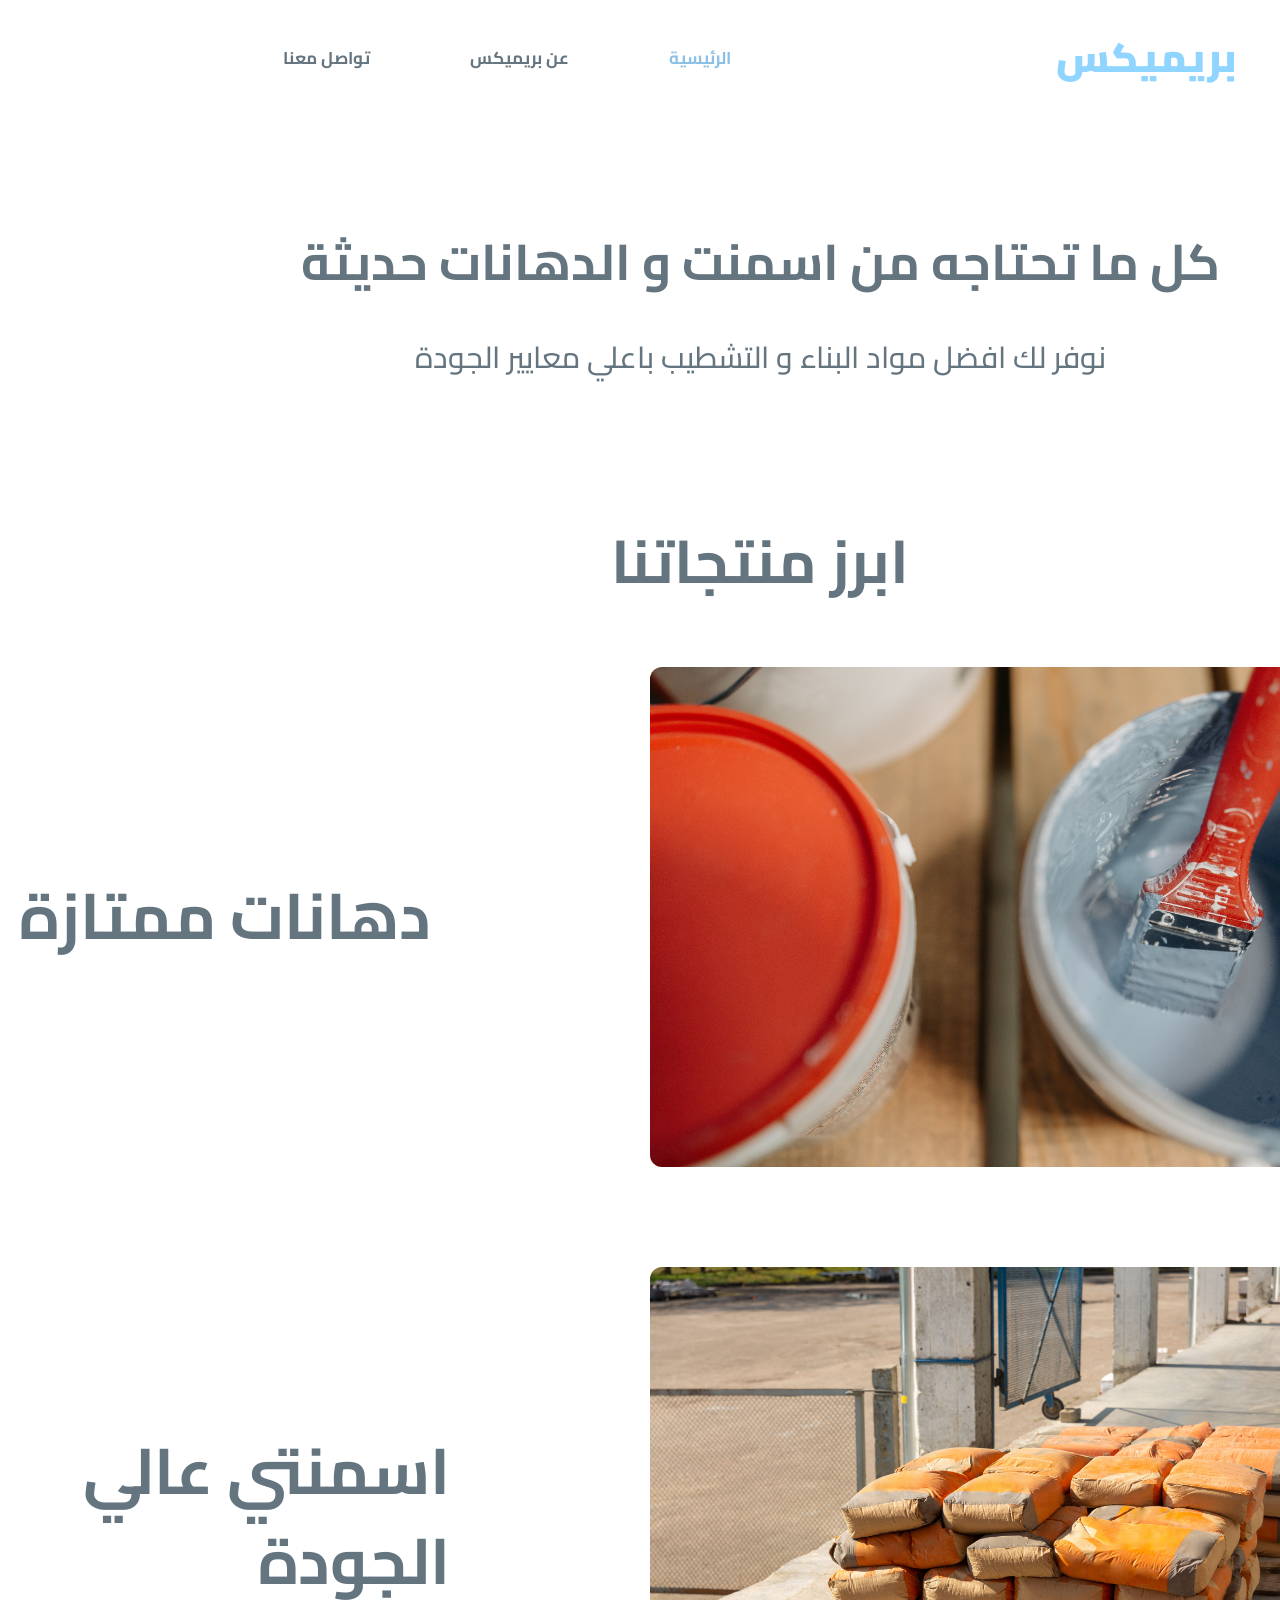
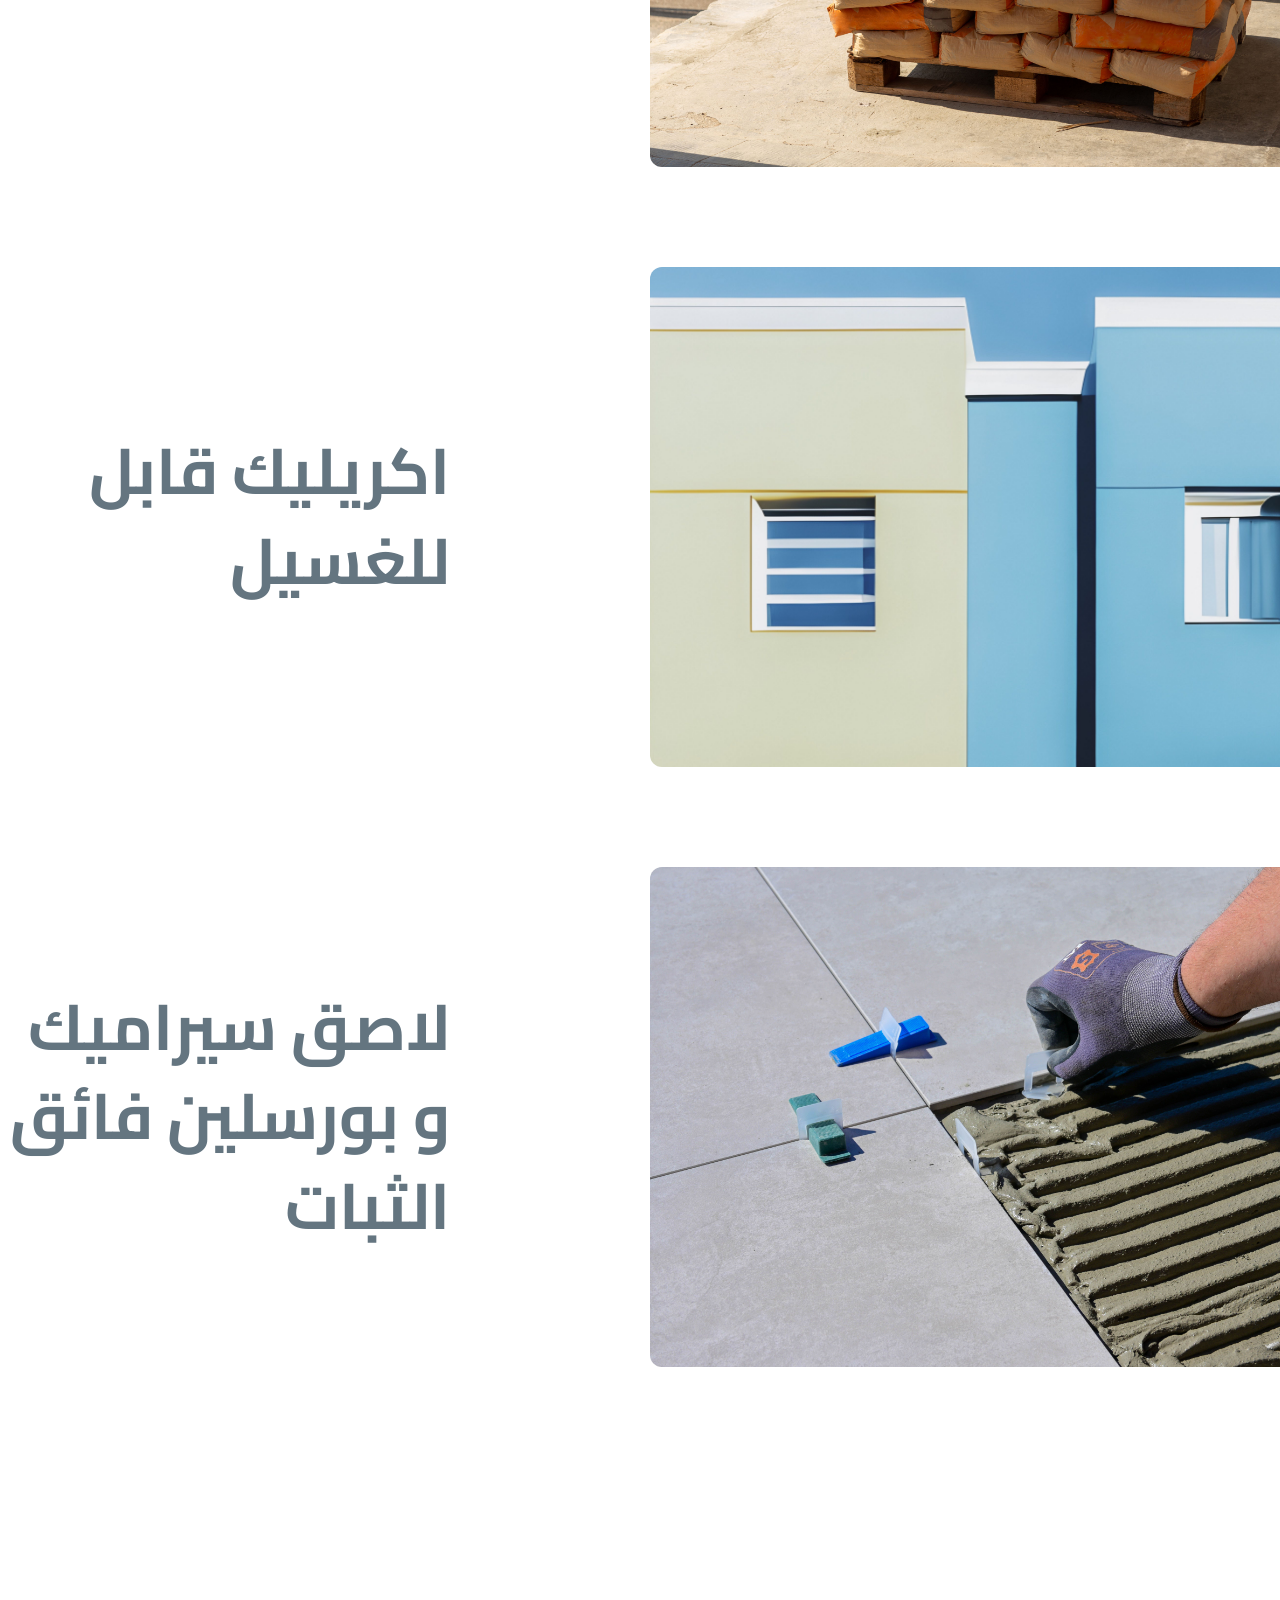
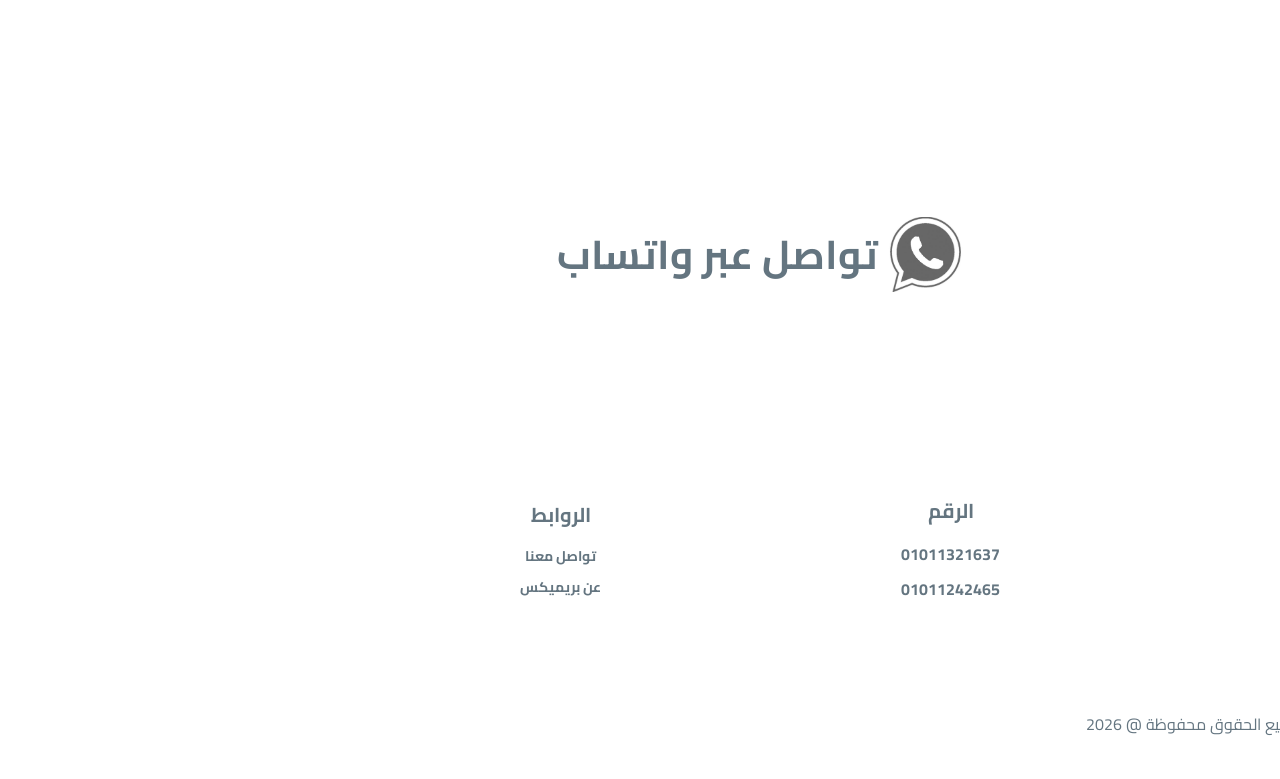
==== index.html @ d8fb478a "Fix HTML formatting and structure" ====
<!DOCTYPE html>
<html lang="ar" dir="rtl">
<head>
  <link rel="stylesheet" href="style.css">
  <link rel="preconnect" href="https://fonts.googleapis.com">
<link rel="preconnect" href="https://fonts.gstatic.com" crossorigin>
<link href="https://fonts.googleapis.com/css2?family=Cairo:wght@200..1000&display=swap" rel="stylesheet">
  <meta charset="UTF-8">
  <meta name="viewport" content="width=device-width, initial-scale=1.0">
<meta name="description" content="شركة بريميكس لمواد البناء والدهانات الحديثة - متخصصون في توريد وتصنيع الدهانات الأسمنتية والأكريليك ومواد البناء في 6 أكتوبر، الجيزة، مصر. Premix Egypt for modern paints and construction materials.">
  <meta http-gl-equiv="X-UA-Compatible" content="IE=edge">


<meta name="keywords" content="Premix Egypt, بريميكس مصر, شركة بريميكس, لريميكس, دريميكس, بريميكس, الدهانات, الاسمنت, دهانات اسمنت, دهانات اكريليك, مبني, 6 اكتوبر, جيزة, مصر, موقع عربي, paints, cement, cementitious paints, acrylic paints, construction materials, building, 6th of october, giza, egypt, arabic website">
  
  <meta name="author" content="Premix Egypt">


  <meta property="og:title" content="Premix Egypt - Contact Form">
<meta property="og:description" content="شركة بريميكس لمواد البناء والدهانات الحديثة - 6 أكتوبر، الجيزة، مصر. Modern Paints & Construction Materials.">
  <meta property="og:type" content="website">
  <meta property="og:url" content="https://premixegypt.onrender.com">
  <title>Home - Premix</title>
</head>
<body>
  <header class="head-section">
    <div class="left-section">
      <nav class="header-nav">
        <a class="premix-anchor" href="index.html">بريميكس</a>
      </nav>
    </div>
    <div class="right-section">
      <nav class="header-nav">
        <a href="index.html" class="active">الرئيسية</a>
        <a href="About-us/about.html">عن بريميكس</a>
        <a href="Contact us/contact-us.html">تواصل معنا</a>
      </nav>
    </div>
  </header>
  <main>
    <section class="top-title">
    <p class="top-text">كل ما تحتاجه من اسمنت و الدهانات حديثة</p>
    <p class="middle-text">نوفر لك افضل مواد البناء و التشطيب باعلي معايير الجودة</p>
    <p class="bottom-text">ابرز منتجاتنا</p>
    </section>
    <section class="card-section">
      <figure>
        <img src="pexels-building.jpg" class="body-background" alt="صورة لعلبة دهانات">
        <figcaption>
        <p class="fig-describe">دهانات ممتازة</p>
        </figcaption>
      </figure>

      <figure>
        <img src="pexels-cement.jpg" class="body-background" alt="صورة لشكاير اسمنت">
        <figcaption>
        <p class="fig-describe">اسمنتي عالي الجودة</p>
        </figcaption>
      </figure>

      <figure>
        <img src="pexels-acrylic.jpg" class="body-background" alt="صورة لمباني بها اكريليك">
        <figcaption>
        <p class="fig-describe">اكريليك قابل للغسيل</p>
        </figcaption>
      </figure>

      <figure>
        <img src="pexels-ceramic-paste.jpg" class="body-background" alt="صورة للاصق سيراميك و سيراميك">
        <figcaption>
        <p class="fig-describe fourth-figcaption">لاصق سيراميك و بورسلين فائق الثبات</p>
        </figcaption>
      </figure>
    </section>
    <figure class="whatsapp-btn">
      <a class="whatsapp-link" href="https://wa.me/201011821637" target="_blank">
      <img src="whatsapp-icon.png" class="whatsapp-icon">
      <p>تواصل عبر واتساب</p>
    </a>
    </figure>
  </main>
  <footer>
  <section class="section-container">
    <section class="footer-number">
      <p class="number-p">الرقم</p>
      <a class="number" href="tel:01011321637">01011321637</a>
      <a class="number" href="tel:01011242465">01011242465</a>
    </section>
    
        <section class="footer-link">
      <p class="link-p">الروابط</p>
      <a href="Contact us/about.html">تواصل معنا</a>
      <a href="About-us/about.html">عن بريميكس</a>
    </section>
  </section>
  <p class="copyright-p">جميع الحقوق محفوظة @ 2026</p>
</footer>
</body>
</html>
---- style.css ----
body{
  margin: 0;
  padding: 0;
font-family: cairo;
}

*{
  margin: 0;
  padding: 0;
  box-sizing: border-box;
}

.head-section{
  width: 100%;
  min-width: 800px;
  display: flex;
  flex-direction: row;
  justify-content: space-around;
  align-items: center;
  padding-top: 20px;
  padding-bottom: 20px;
}

.header-nav{
  display: flex;
  flex-direction: row;
  gap: 100px;
}

a{
color:   #647580; 
text-decoration: none;
font-size: 17px;
font-weight: bold;
}

a:hover{
 opacity: 0.7;
}

.active{
   color: #8BBFE6;
}

.premix-anchor{
  color: #90D5FF;
  font-weight: 900;
  font-size: 40px;
}

main{
  display: flex;
  flex-direction: column;
}

.top-title{
  margin-top: 100px;
  display: flex;
  flex-direction: column;
  align-items: center;
  justify-content: center;
  color: #647580;
  gap: 20px;
}

.top-text{
  font-weight: bold;
  font-size: 50px;
}

.middle-text{
  font-weight: 500;
  font-size: 30px;
  margin-bottom: 100px;
}

.bottom-text{
  font-size: 60px;
  font-weight: bold;
  margin-bottom: 50px;
}

.card-section{
  display: grid;
  row-gap: 100px;

}

.card-section img {
  min-width: 250px;
  min-height: 250px;
  object-fit: cover;
  width: 750px;
  height: 500px;
  border-radius: 12px;
}

figure{
  margin: 0;
  padding: 0;
  display: flex;
  flex-direction: row;
  align-items: center;
  justify-content: center;
  gap: 200px;
  
}


figcaption{
  display: flex;
  flex-direction: column;
  justify-content: center;
  align-items: center;
  margin: 0;
  color: #647580;
  width: 450px;
  height: auto;
  font-size:  64px;
  font-weight: bold;
  line-height: 1.4;

}
  
.whatsapp-link{
display: flex;
flex-direction: row;
align-items: center;
justify-content: center;
font-size: 40px;
margin-top: 450px;
margin-bottom: 100px;
background-color: white;
cursor: pointer;
}


.whatsapp-icon{
  display: flex;
flex-direction: row;
align-items: center;
justify-content: center;
  width: 75px;
  height: 75px;
  object-fit: cover;
  border-radius: 2px;
  margin-left: 10px;
}

.section-container{
  display: flex;
  flex-direction: row;
  align-items: center;
  justify-content: center;
  margin-top: 100px;
  gap: 300px;
  margin-bottom: 100px;
}

.footer-link, .footer-number{
  display: flex;
  flex-direction: column;
  align-items: center;
}

.link-p , .number-p{
  margin-bottom: 10px;
  font-weight: bold;
  font-size: 20px;
}

footer p {
  font-size: 16px;
  
  color: #647580;
}

footer a {
  text-decoration: none;
  font-size: 14px;
  margin-bottom: 5px;
}

.number{
  margin-bottom: 5px;
  font-size: 16px;
  font-weight: 700;
}

.copyright-p{
  color: #647580;
  display: flex;
  flex-direction: row;
  align-items: center; 
  margin-right: 100px;     
  margin-left: 0;          
  margin-bottom: 40px
}

.about-us-background{
  width: 750px;
  height: 1200px;
  object-fit: cover;
  margin-top: 100px;
  display: flex;
  align-items: center;
  color: #647580;
  border-radius: 12px;
}



.about-title, .our-vision-title, .our-message-title{
  display: flex;
  align-items: center;
  justify-content: center;
  margin-top: 100px;
  color: #90D5FF;
  font-size: 65px;
  width: 700px;
  margin-bottom: 30px;
}

.our-vision-title, .our-message-title {
  font-size: 100px;
  margin-bottom: 50px;
}

.about-us-figure, .our-vision-figure, .our-message-figure{
  display: flex;
  align-items: start;
  justify-content: center;
  margin-bottom: 500px;
}

.about-caption{
  display: flex;
  align-items: center;
  justify-content: center;
  color: #647580;
 width: 519px;
  font-size: 40px;
  font-weight: bold;
  margin-bottom: 50px;
}

.our-vision-caption{
  display: flex;
  align-items: center;
  justify-content: center;
  color: #647580;
  width: 1394px;
  font-size: 40px;
  font-weight: bold;
  margin-bottom: 50px;
}

.our-message-caption{
  display: flex;
  align-items: center;
  justify-content: center;
  color: #647580;
  width: 1350px;
  font-size: 40px;
  font-weight: bold;
  margin-bottom: 50px;
}

.contact-us-section{
  display: flex;
  flex-direction: column;
  align-items: center;
  justify-content: center;
}

.contact-us-title{
  margin-top: 250px;
  color: #90D5FF;
  font-weight: 700;
  font-size: 100px;
  width: 700px;
  margin-bottom: 50px;
}

.name-input, .email-input{
  font-size: 30px;
  font-family: cairo;
  font-weight: bold;
  color: #647580;
  border-color: #647580;
  border-width: 2px;
  border-style: solid;
  width: 1305px;
  height: 90px;
  padding-right: 50px;
}

.form-section{
  display: flex;
  flex-direction: column;
  align-items: center;
  justify-content: center;
  gap: 50px;
}

.subject-input{
  font-size: 30px;
  font-family: cairo;
  font-weight: bold;
  color: #647580;
  border-color: #647580;
  border-width: 2px;
  border-style: solid;
  width: 1305px;
  padding-top: 15px;
  padding-right: 50px;
  padding-bottom: 500px;
}

.submit-button{
  font-size: 30px;
  font-family: cairo;
  font-weight: bold;
  border: none;
  border-radius: 10px;
  color: white;
  background-color: #647580;
  width: 300px;
  height: 65px;
  cursor: pointer;
}

.submit-button:hover{
  opacity: 0.8;
}

.submit-button:active{
  opacity: 0.5;
}

.is-hidden{
  display: none;
}

.is-visible{
  display: block;
  color: #647580;
  font-size: 30px;
  font-weight: bold;
}

.is-disabled {
  cursor: not-allowed;
  pointer-events: none; /* يمنع أي كليكات نهائياً */
}
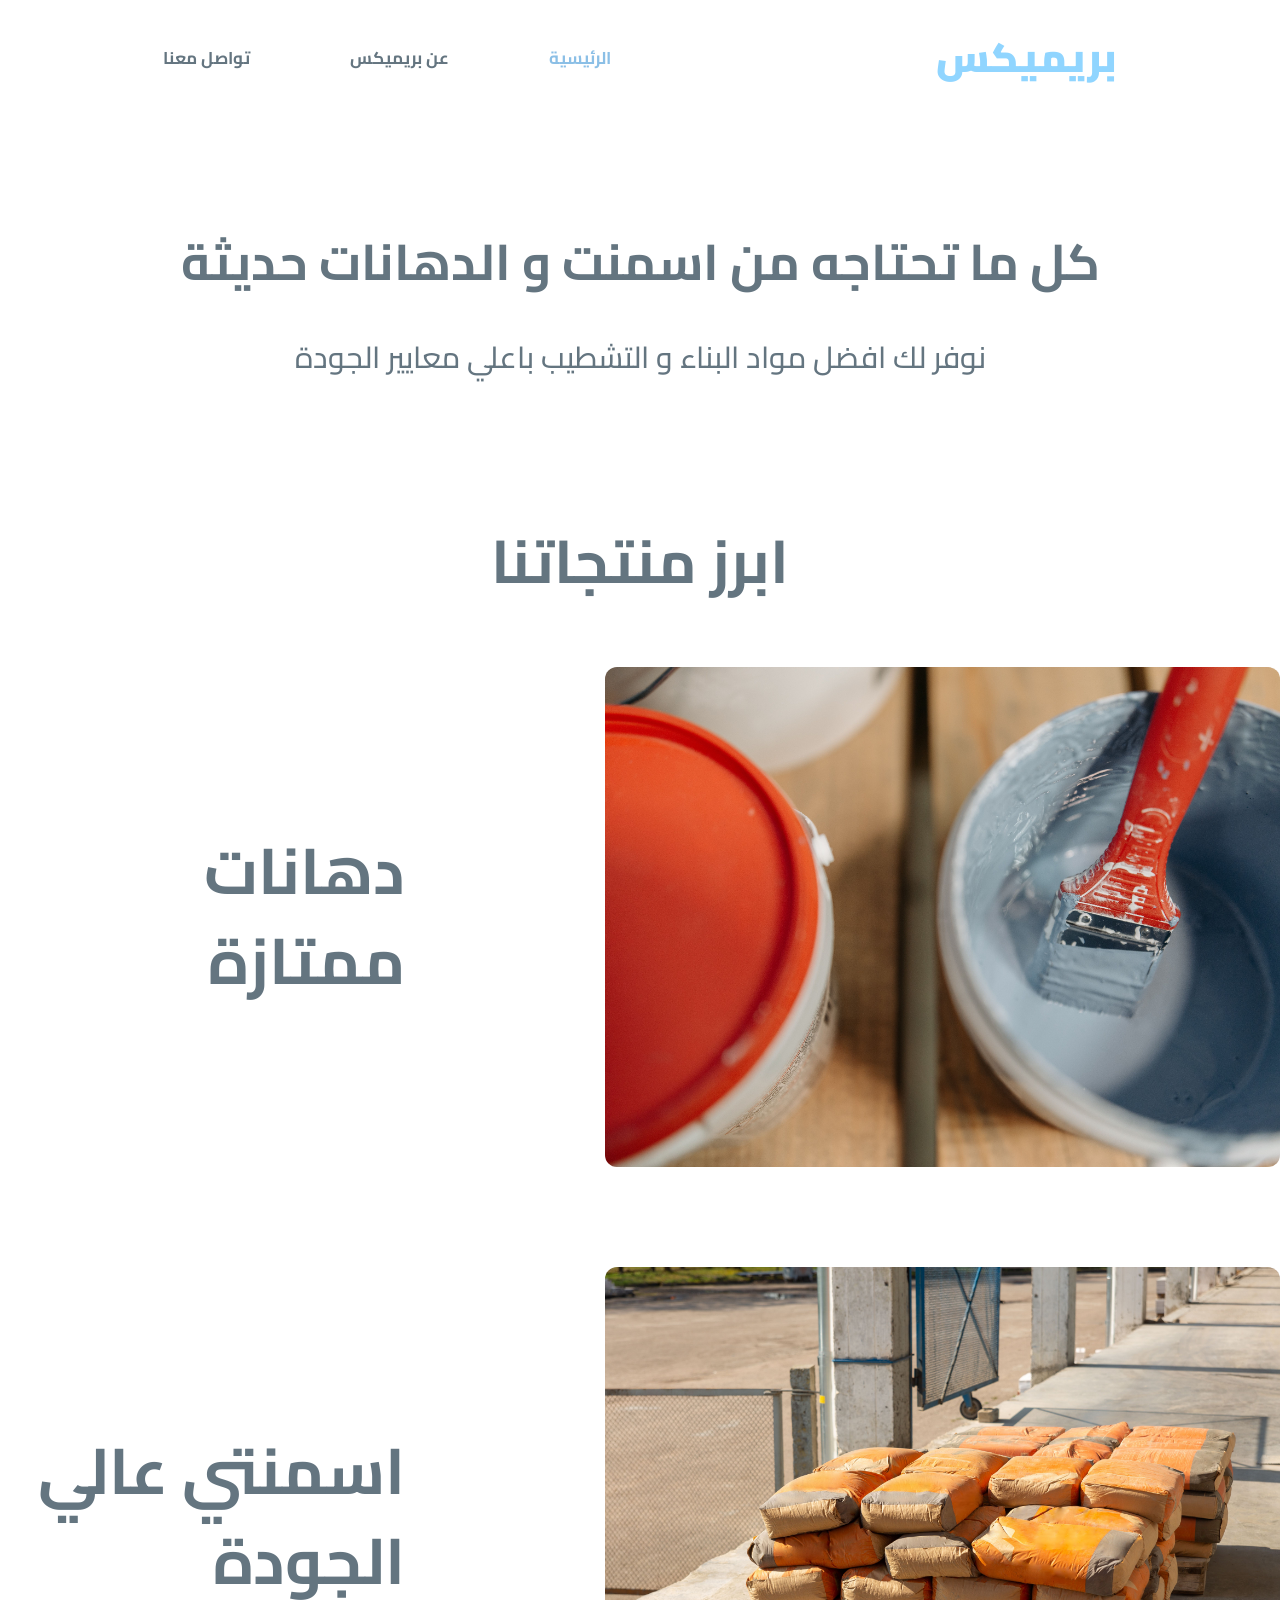
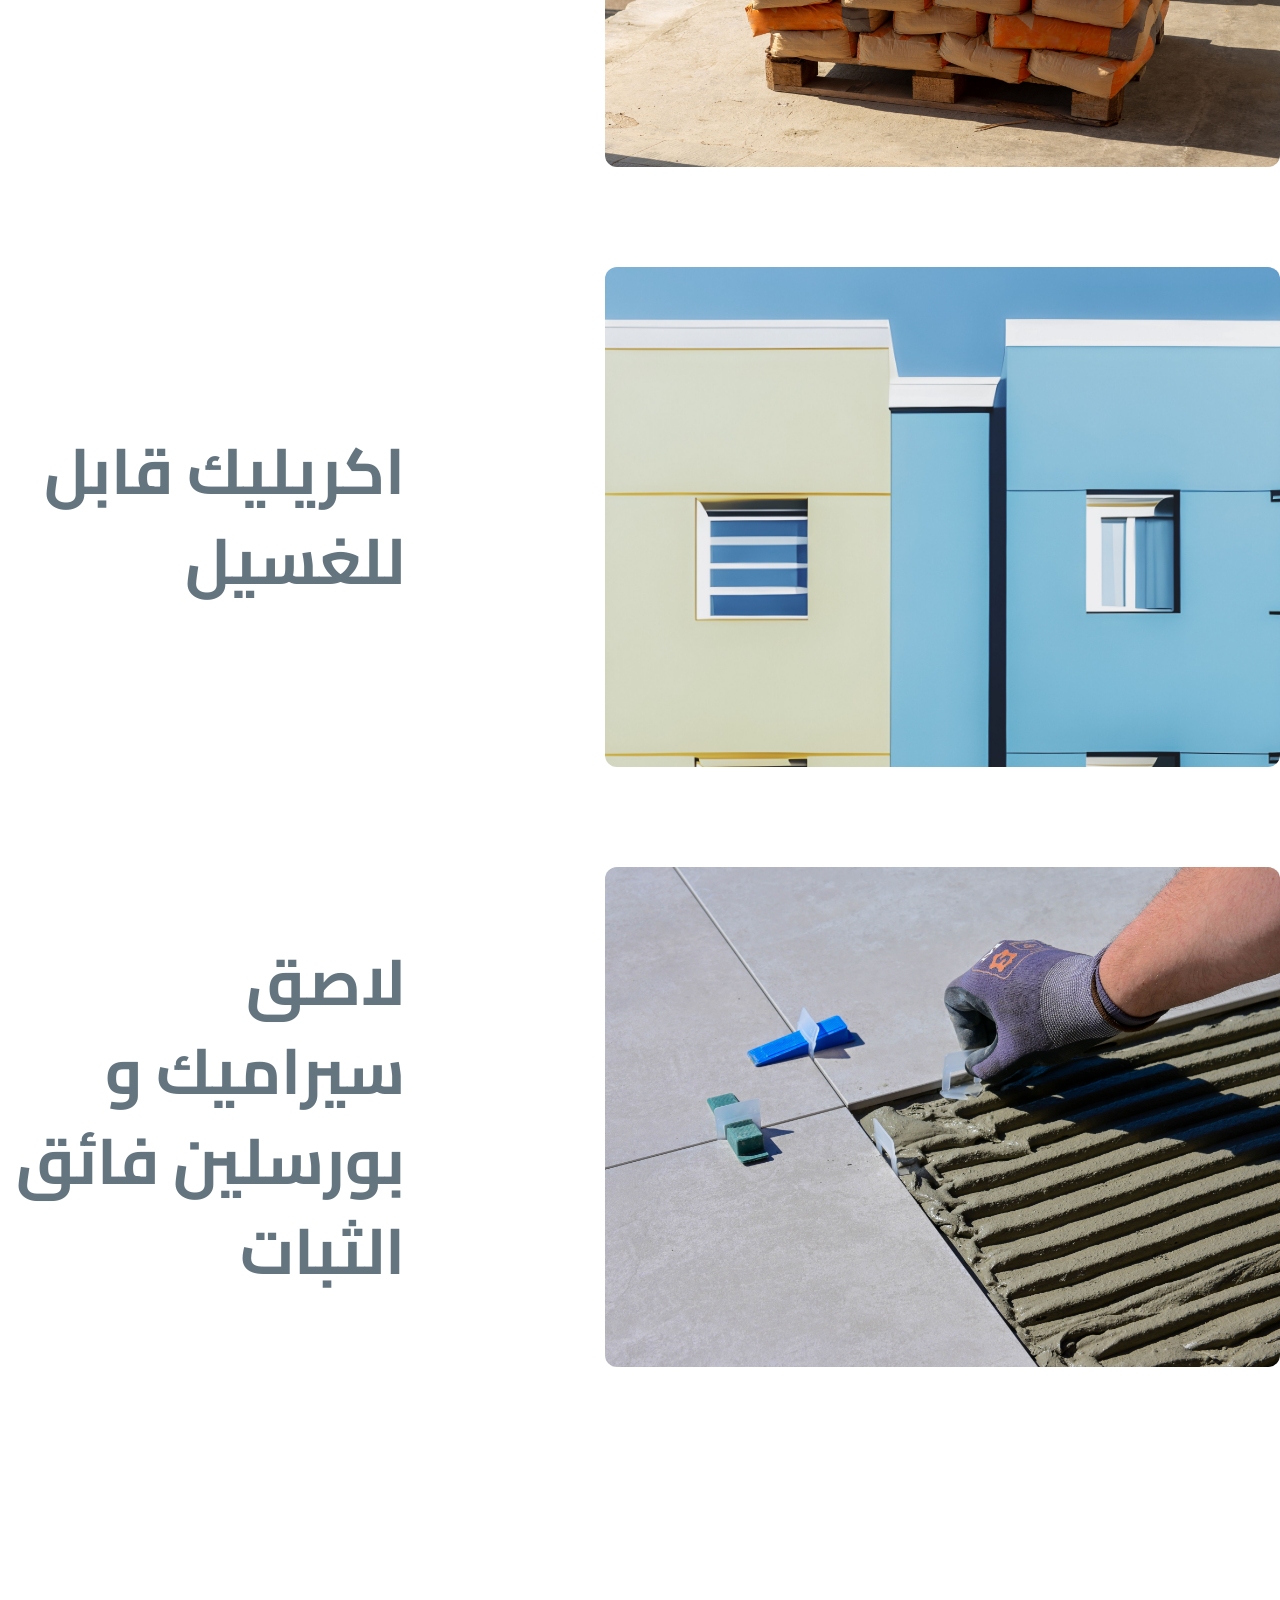
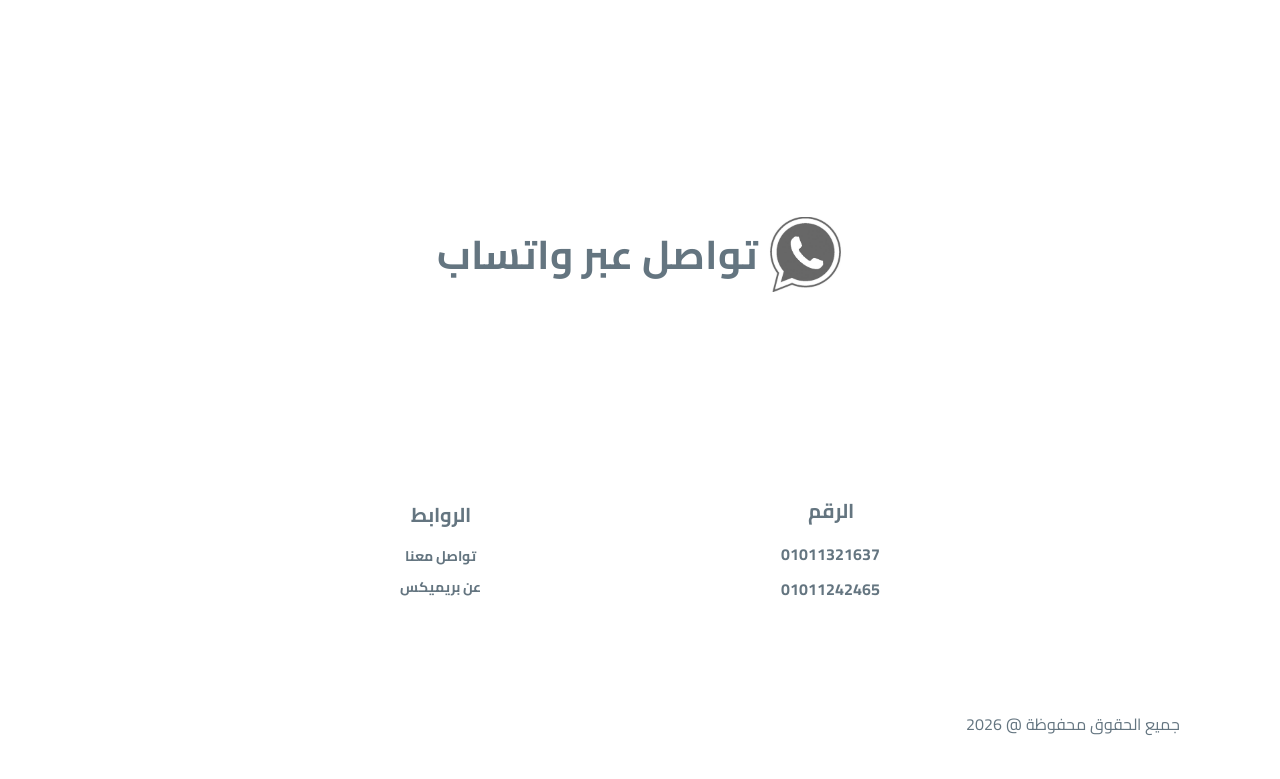
==== commit 15235aa7: "Fix HTML structure and update title" ====
--- a/index.html
+++ b/index.html
@@ -7,6 +7,7 @@
 <link href="https://fonts.googleapis.com/css2?family=Cairo:wght@200..1000&display=swap" rel="stylesheet">
   <meta charset="UTF-8">
   <meta name="viewport" content="width=device-width, initial-scale=1.0">
+  <meta name="google-site-verification" content="xo8aIdwEMjLlqOjeH2yvfTB5NLPR_UmrcwdGy7p2a6o" />
 <meta name="description" content="شركة بريميكس لمواد البناء والدهانات الحديثة - متخصصون في توريد وتصنيع الدهانات الأسمنتية والأكريليك ومواد البناء في 6 أكتوبر، الجيزة، مصر. Premix Egypt for modern paints and construction materials.">
   <meta http-gl-equiv="X-UA-Compatible" content="IE=edge">
 
@@ -20,7 +21,7 @@
 <meta property="og:description" content="شركة بريميكس لمواد البناء والدهانات الحديثة - 6 أكتوبر، الجيزة، مصر. Modern Paints & Construction Materials.">
   <meta property="og:type" content="website">
   <meta property="og:url" content="https://premixegypt.onrender.com">
-  <title>Home - Premix</title>
+  <title>premix egypt</title>
 </head>
 <body>
   <header class="head-section">
@@ -89,7 +90,7 @@
     
         <section class="footer-link">
       <p class="link-p">الروابط</p>
-      <a href="Contact us/about.html">تواصل معنا</a>
+      <a href="Contact us/contact-us.html">تواصل معنا</a>
       <a href="About-us/about.html">عن بريميكس</a>
     </section>
   </section>
--- a/style.css
+++ b/style.css
@@ -3,6 +3,12 @@
   padding: 0;
 font-family: cairo;
 }
+
+html, body {
+max-width: 95%;
+overflow-x: hidden;
+}
+
 
 *{
   margin: 0;
@@ -88,6 +94,7 @@
 
 .card-section img {
   min-width: 250px;
+  max-width: 100%
   min-height: 250px;
   object-fit: cover;
   width: 750px;
@@ -352,4 +359,20 @@
 .is-disabled {
   cursor: not-allowed;
   pointer-events: none; /* يمنع أي كليكات نهائياً */
-}+}
+
+img {
+  max-width: 95%;
+  height: auto;
+}
+
+body{
+  margin: 0;
+  padding: 0;
+font-family: cairo;
+}
+
+html, body {
+max-width: 100%;
+overflow-x: hidden;
+}
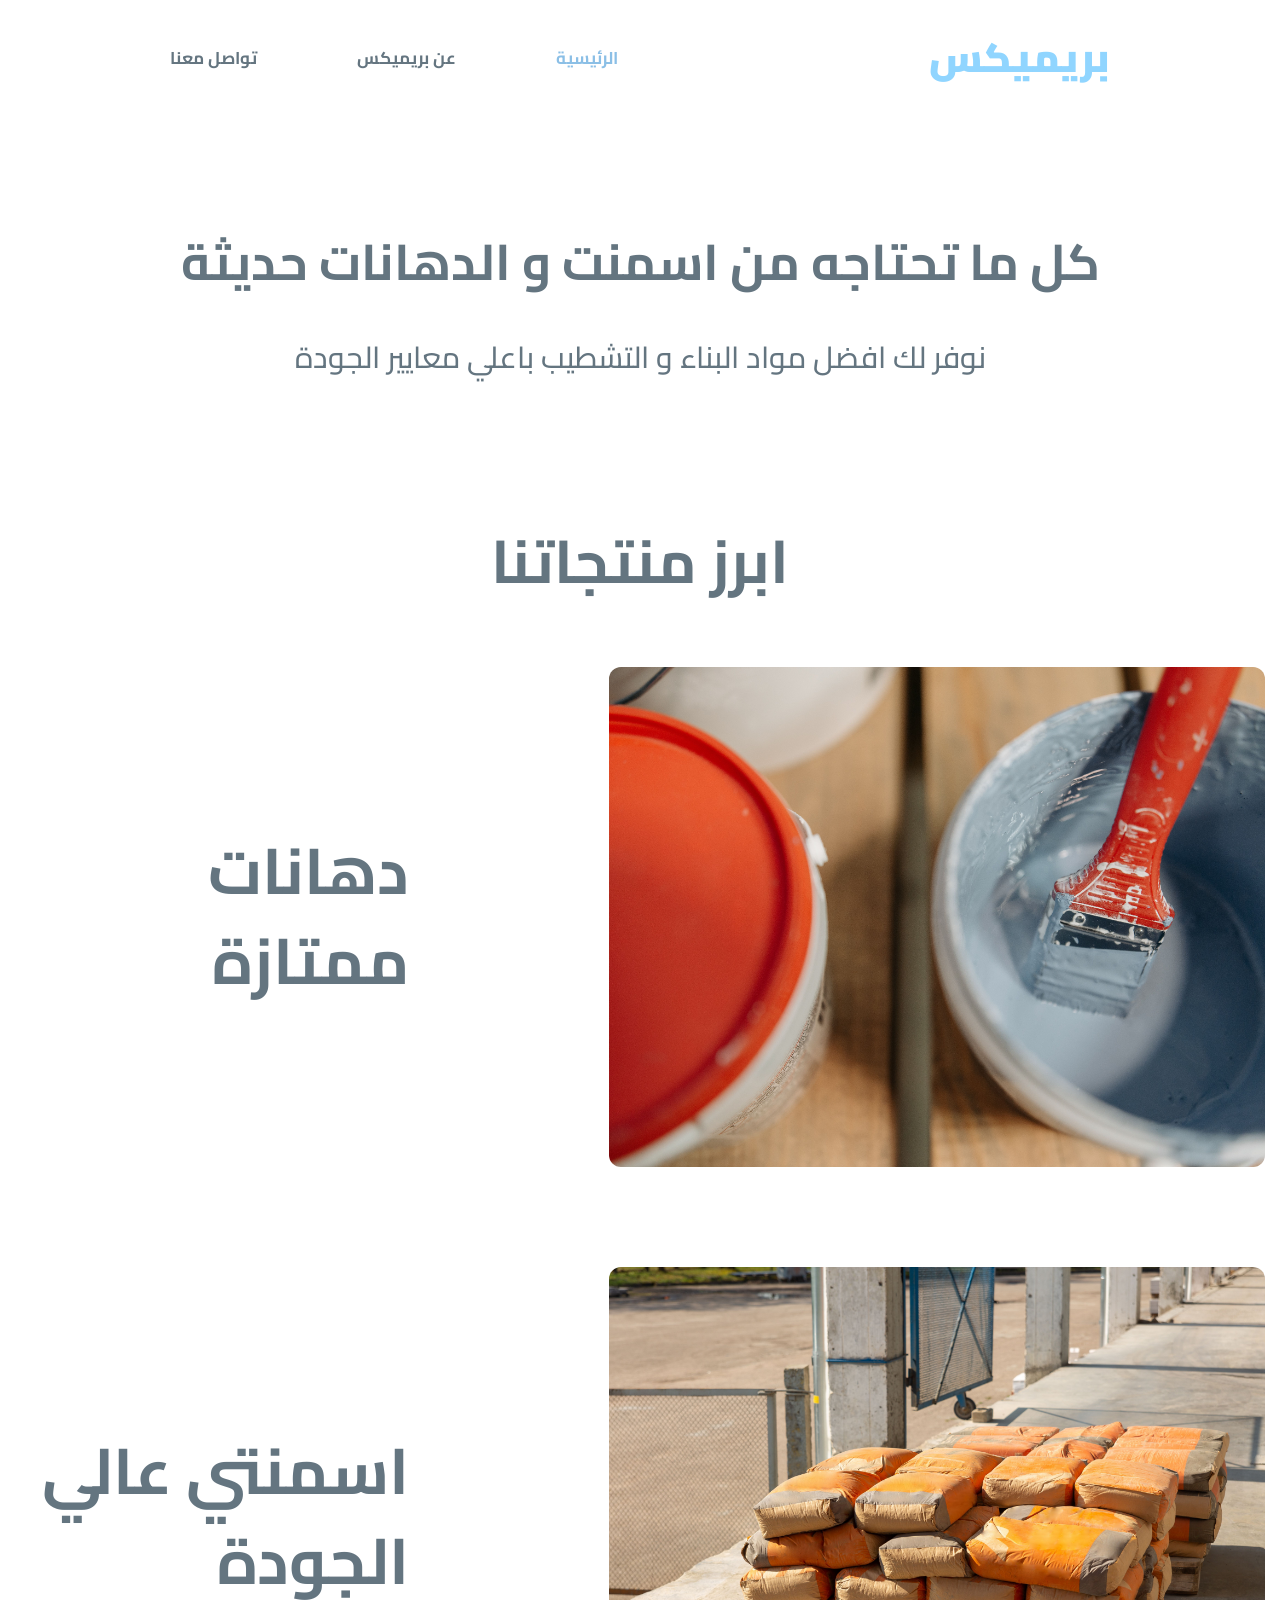
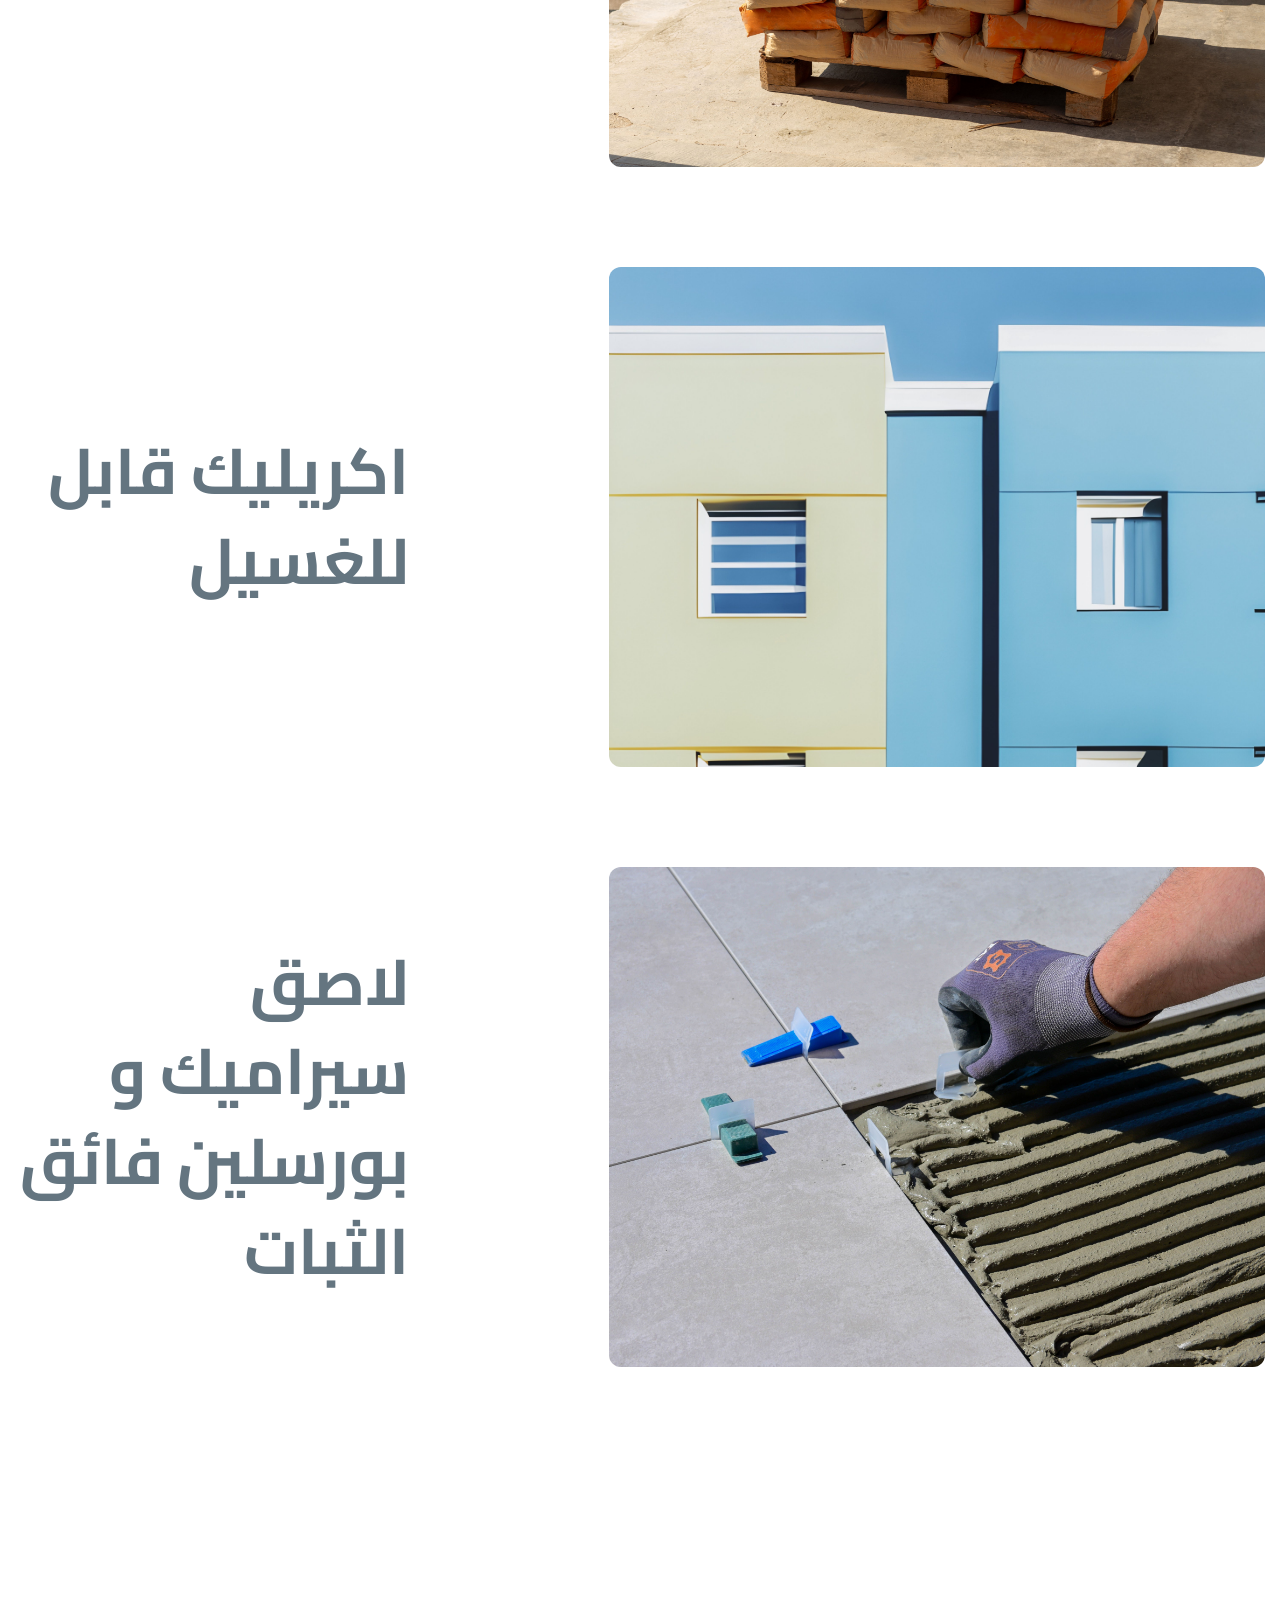
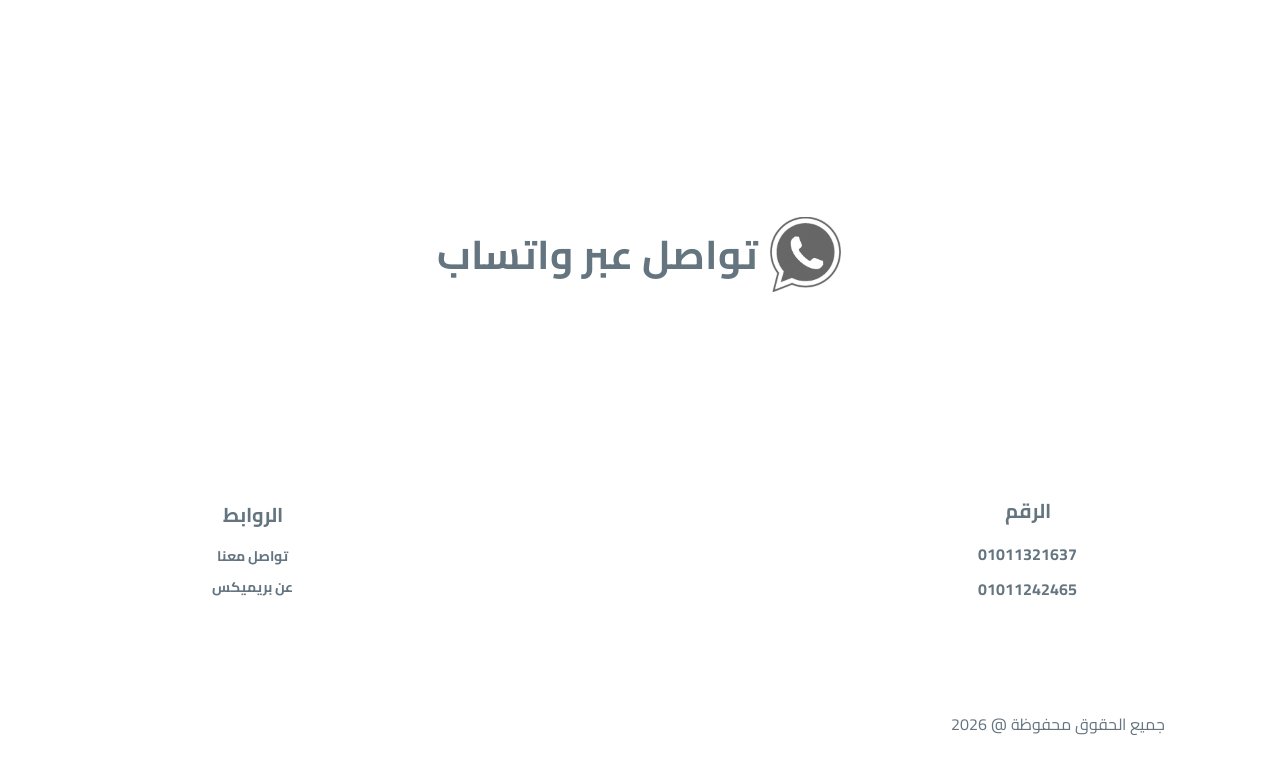
==== commit 4dedaf6d: "Add files via upload" ====
--- a/index.html
+++ b/index.html
@@ -2,6 +2,8 @@
 <html lang="ar" dir="rtl">
 <head>
   <link rel="stylesheet" href="style.css">
+  <link rel="icon" href="image.ico">
+  <link rel="apple-touch-icon" href="image.ico">
   <link rel="preconnect" href="https://fonts.googleapis.com">
 <link rel="preconnect" href="https://fonts.gstatic.com" crossorigin>
 <link href="https://fonts.googleapis.com/css2?family=Cairo:wght@200..1000&display=swap" rel="stylesheet">
@@ -31,11 +33,28 @@
       </nav>
     </div>
     <div class="right-section">
-      <nav class="header-nav">
+
+      <nav class="headers-link">
         <a href="index.html" class="active">الرئيسية</a>
         <a href="About-us/about.html">عن بريميكس</a>
         <a href="Contact us/contact-us.html">تواصل معنا</a>
       </nav>
+      <nav class="hamburger-link">
+        <button class="hamburger-btn js-hamburger-btn">
+        <img class="hamburger-icon" src="hamburger-menu.png">
+        </button>
+        </nav>
+      <nav class="sidebar js-sidebar">
+        <div class="close-section">
+        <button class="close-btn js-close-btn">&times;</button>
+        </div>
+        <div class="links-section">
+        <a href="index.html" class="active">الرئيسية</a>
+        <a href="About-us/about.html">عن بريميكس</a>
+        <a href="Contact us/contact-us.html">تواصل معنا</a>
+        </div>
+      </nav>
+
     </div>
   </header>
   <main>
@@ -96,6 +115,7 @@
   </section>
   <p class="copyright-p">جميع الحقوق محفوظة @ 2026</p>
 </footer>
+<script src="toggle-menu.js"></script>
 </body>
 </html>
 
--- a/style.css
+++ b/style.css
@@ -5,17 +5,51 @@
 }
 
 html, body {
-max-width: 95%;
+max-width: 100%;
 overflow-x: hidden;
-}
-
-
+margin: 0;
+padding: 0;
+}
+
+body {
+padding-left: 15px;
+padding-right: 15px;
+}
 *{
   margin: 0;
   padding: 0;
   box-sizing: border-box;
 }
 
+img {
+  max-width: 100%;
+  height: auto;
+  display: block;
+}
+
+header, section, footer{
+  width: 100%;
+  max-width: auto;
+  margin-left: auto;
+  margin-right: auto;
+}
+
+.right-section {
+  display: flex;
+  flex-direction: row;
+  align-items: center;
+  gap: 50px;
+  
+}
+
+
+.headers-link {
+  margin: 0;
+  display: flex;
+  flex-direction: row;
+  align-items: center;
+  gap: 100px;
+}
 .head-section{
   width: 100%;
   min-width: 800px;
@@ -26,6 +60,7 @@
   padding-top: 20px;
   padding-bottom: 20px;
 }
+
 
 .header-nav{
   display: flex;
@@ -94,7 +129,7 @@
 
 .card-section img {
   min-width: 250px;
-  max-width: 100%
+  max-width: 100%;
   min-height: 250px;
   object-fit: cover;
   width: 750px;
@@ -237,7 +272,7 @@
   display: flex;
   align-items: start;
   justify-content: center;
-  margin-bottom: 500px;
+  margin-bottom: 200px;
 }
 
 .about-caption{
@@ -361,18 +396,246 @@
   pointer-events: none; /* يمنع أي كليكات نهائياً */
 }
 
-img {
-  max-width: 95%;
-  height: auto;
-}
-
-body{
-  margin: 0;
-  padding: 0;
-font-family: cairo;
-}
-
-html, body {
-max-width: 100%;
-overflow-x: hidden;
-}
+.hamburger-link{
+  display: none;
+}
+
+.hamburger-icon{
+  display: none;
+}
+
+.sidebar{
+  display: none;
+}
+
+@media (max-width: 768px) {
+    
+    /* 1. إخفاء لينكات الكمبيوتر تماماً على الموبايل */
+    .headers-link {
+        display: none !important;
+    }
+
+    /* 2. إظهار زرار الهامبرغر */
+    .hamburger-link {
+        display: block !important;
+    }
+
+    .hamburger-icon {
+        display: block !important;
+        width: 25px;
+        height: 25px;
+    }
+
+
+    .sidebar {
+      display: flex;
+      flex-direction: row;
+      gap: 50px;
+      justify-content: center;
+        position: fixed;
+        top: 0;
+        right: 0px;
+        width: 260px;
+        height: 400px;
+        background-color: #ffffff;
+        box-shadow: -5px 0 15px rgba(0, 0, 0, 0.1);
+        display: flex;
+        flex-direction: column;
+        padding: 80px 20px;
+        gap: 20px;
+        z-index: 1000;
+        
+        /* السحر هنا: استخفاء السايدبار بره الشاشة حتى يتم فتحه */
+       transform: translateX(100%);
+        transition: transform 0.3s;
+    }
+
+    .links-section{
+      display: flex;
+      flex-direction: column;
+      gap: 50px;
+    }
+
+    .close-section{
+      display: flex;
+justify-content: center; 
+  margin-bottom: 50px; 
+    }
+
+    .close-btn{
+      background: none;
+      font-size: 70px;
+      color: #647580;
+      border: none;
+    }
+
+    /* الكلاس اللي الـ JavaScript هيفعله عشان يدخل السايدبار جوه الشاشة */
+    .open {
+        transform: translateX(0);
+    }
+
+  
+
+    .head-section {
+        min-width: 100% !important;
+        flex-direction: row-reverse;
+        justify-content: space-between;
+        align-items: center;
+        padding: 15px;
+    }
+
+    .header-nav {
+        gap: 20px !important; 
+        flex-wrap: wrap;
+        justify-content: center;
+    }
+
+    .name-input, .email-input, .subject-input {
+        width: 100% !important;
+        max-width: 100% !important;
+        padding-right: 15px !important;
+        font-size: 18px !important;
+        height: 60px !important;
+    }
+
+    .premix-anchor{
+        font-size: 22px !important;
+    }
+
+    .subject-input {
+        padding-bottom: 150px !important;
+    }
+
+    .card-section img, .about-us-background {
+        width: 100% !important;
+        height: auto !important;
+        min-width: auto !important;
+        min-height: auto !important;
+    }
+
+    .about-us-background{
+        display: none;
+        margin: 0;
+    }
+
+    figure {
+        flex-direction: column;
+        gap: 30px;
+    }
+
+    figcaption, .about-caption, .our-vision-caption, .our-message-caption {
+        width: 100% !important;
+        font-size: 18px !important;
+        text-align: center;
+        padding: 0 15px;
+    }
+
+    .about-title, .our-vision-title, .our-message-title, .contact-us-title {
+        width: 100% !important;
+        font-size: 28px !important;
+        text-align: center;
+        margin-top: 50px !important;
+    }
+
+    .section-container {
+        gap: 40px;
+        flex-direction: column;
+        margin-top: 50px;
+        margin-bottom: 50px;
+    }
+
+    .top-text {
+        font-size: 20px !important;
+        text-align: center;
+        padding: 0 10px;
+    }
+
+    .middle-text {
+        font-size: 15px !important;
+        text-align: center;
+        margin-bottom: 70px !important;
+    }
+
+    .bottom-text {
+        font-size: 30px !important;
+        text-align: center;
+    }
+
+    .whatsapp-link{
+        display: flex;
+        flex-direction: row;
+        align-items: center;
+        justify-content: center;
+        font-size: 20px;
+        margin-top: 450px;
+        margin-bottom: 100px;
+        background-color: white;
+        cursor: pointer;
+    }
+
+    .whatsapp-icon{
+        display: flex;
+        flex-direction: row;
+        align-items: center;
+        justify-content: center;
+        width: 30px;
+        height: 30px;
+        object-fit: cover;
+        border-radius: 2px;
+        margin-left: 10px;
+    }
+
+    .footer-link, .footer-number{
+        display: flex;
+        flex-direction: column;
+        align-items: center;
+    }
+
+    .link-p , .number-p{
+        margin-bottom: 10px;
+        font-weight: bold;
+        font-size: 20px;
+    }
+
+    footer p {
+        font-size: 16px;
+        color: #647580;
+    }
+
+    footer a {
+        text-decoration: none;
+        font-size: 14px;
+        margin-bottom: 5px;
+    }
+
+    .number{
+        margin-bottom: 5px;
+        font-size: 16px;
+        font-weight: 700;
+    }
+
+    .copyright-p{
+        font-size: 12px;
+    }
+
+    .is-visible{
+        display: block;
+        color: #647580;
+        font-size: 20px;
+        font-weight: bold;
+    }
+
+    .hamburger-btn {
+        background: none;
+        border: none;
+        padding: 0;
+        cursor: pointer;
+        display: flex;
+        align-items: center;
+        justify-content: center;
+    }
+
+    .hamburger-btn:hover {
+      opacity: 0.7;
+    }
+}
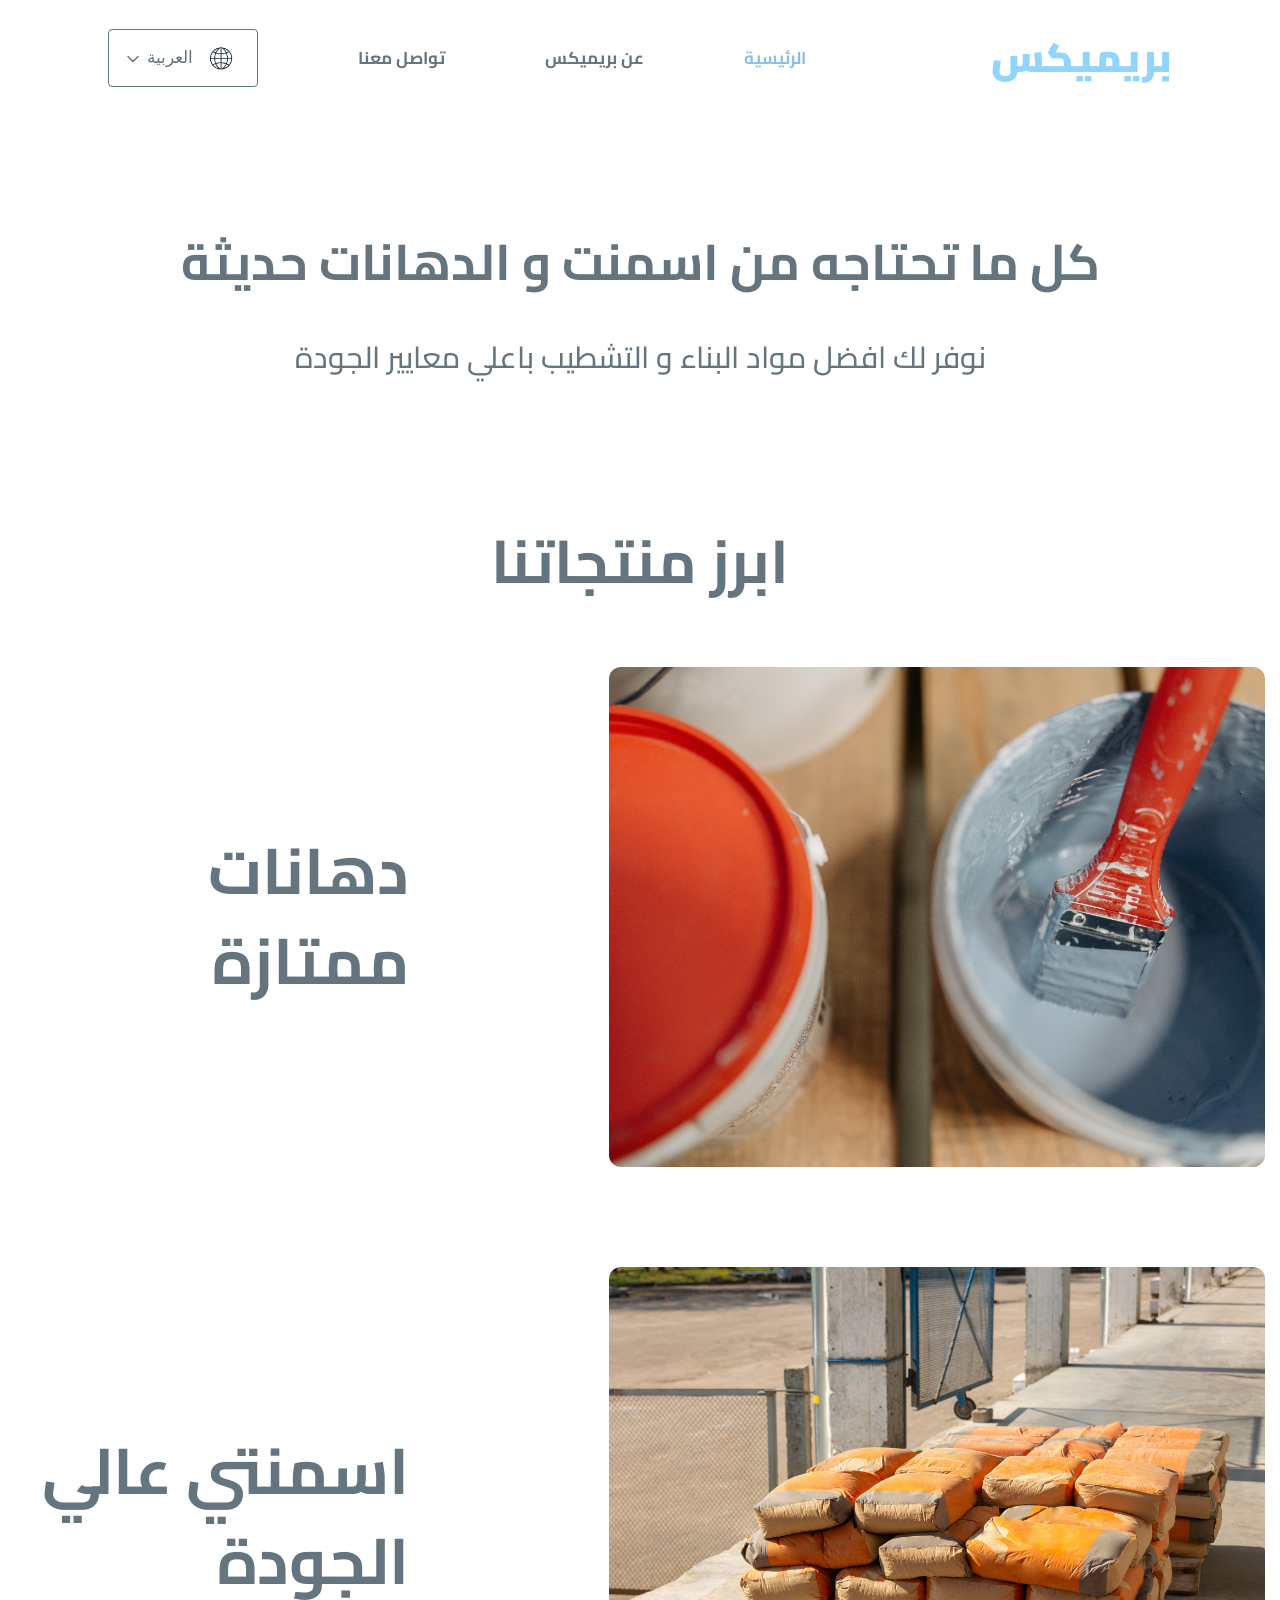
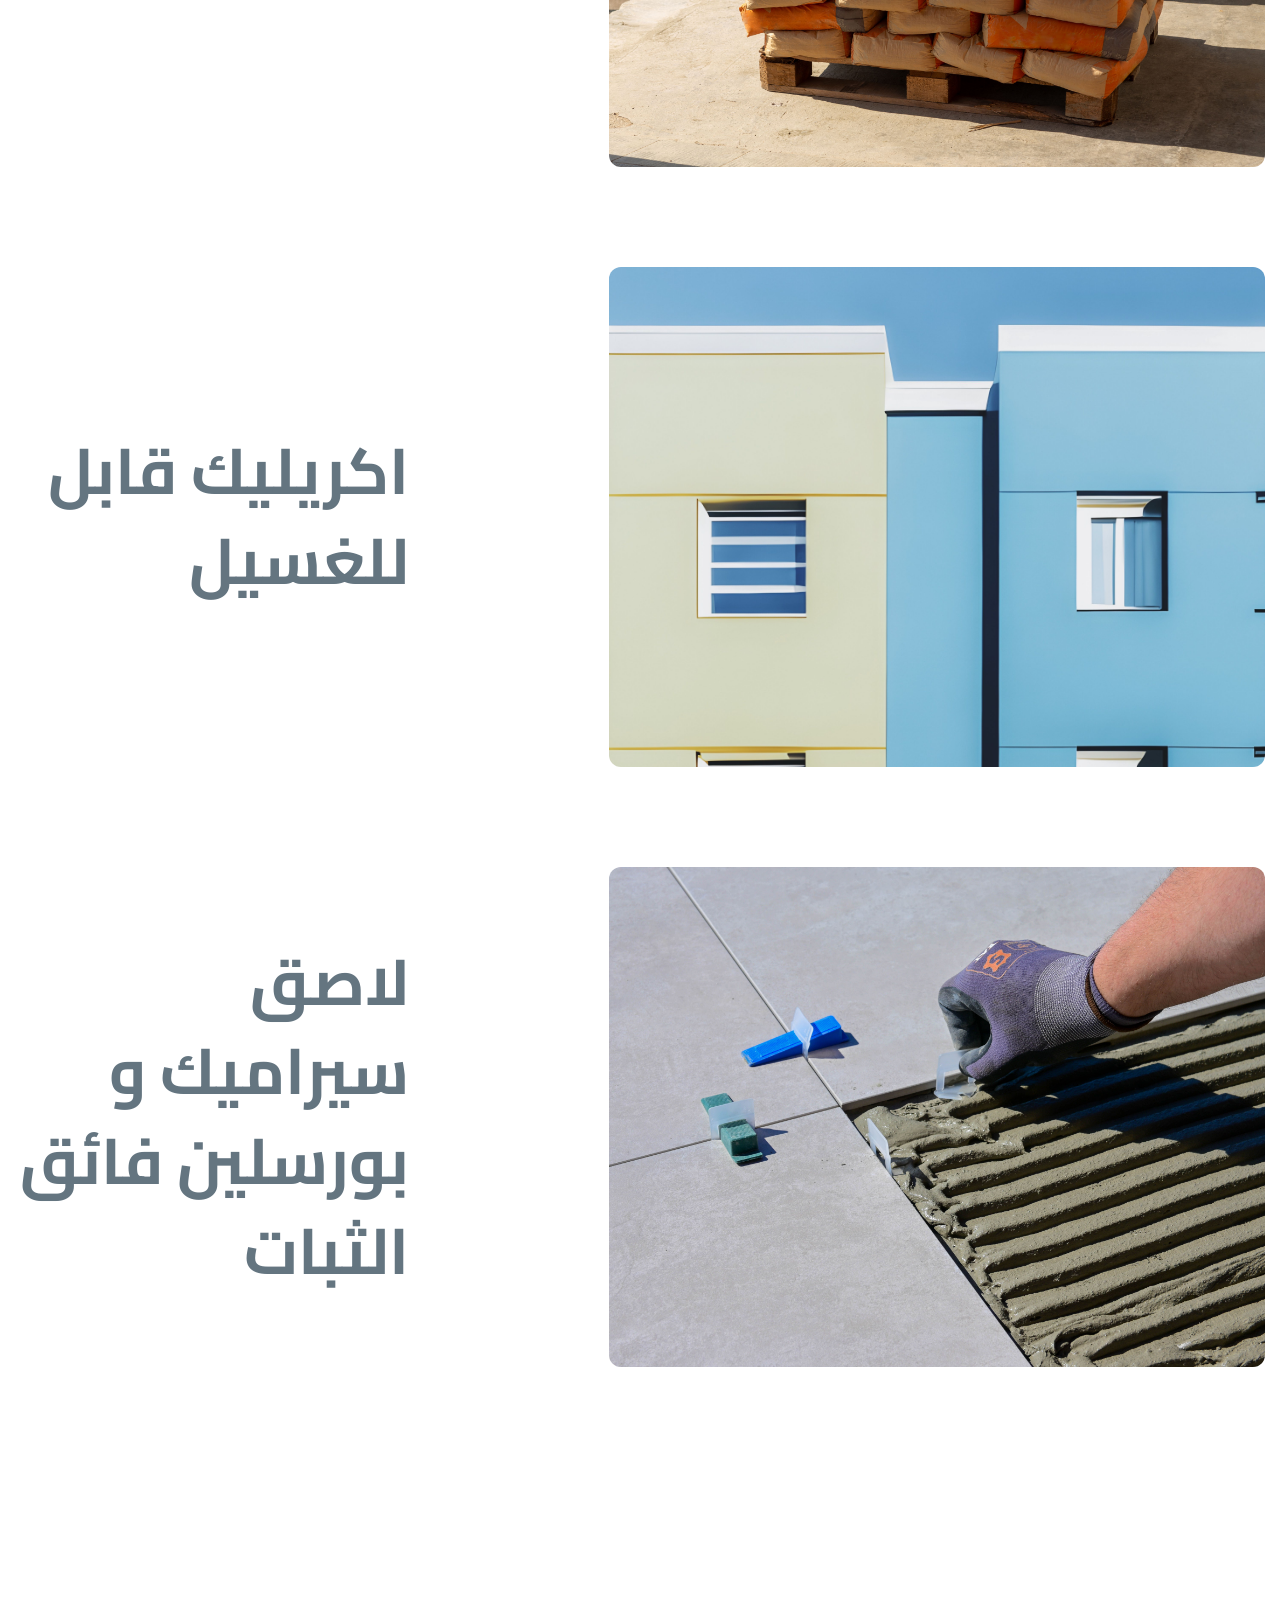
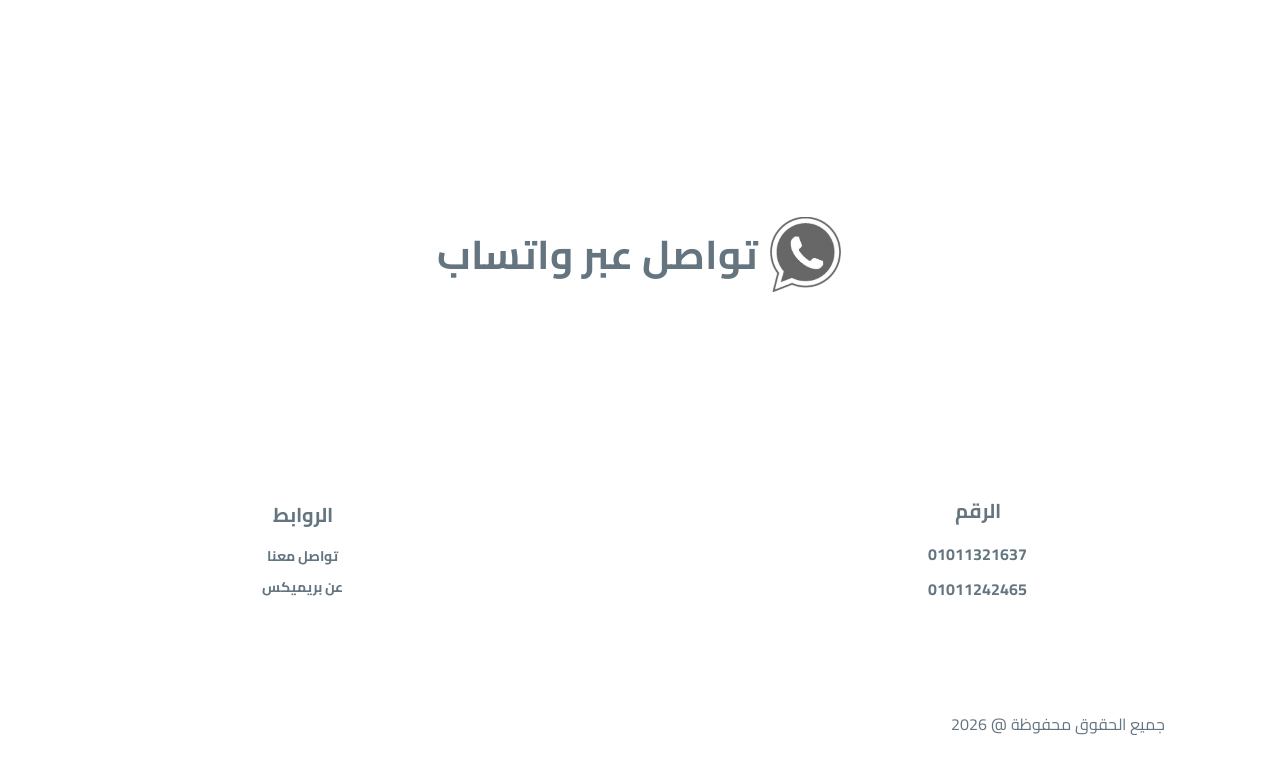
==== commit 03ead416: "Add files via upload" ====
--- a/index.html
+++ b/index.html
@@ -2,6 +2,7 @@
 <html lang="ar" dir="rtl">
 <head>
   <link rel="stylesheet" href="style.css">
+  <link rel="stylesheet" href="font-arabic.css">
   <link rel="icon" href="image.ico">
   <link rel="apple-touch-icon" href="image.ico">
   <link rel="preconnect" href="https://fonts.googleapis.com">
@@ -23,7 +24,7 @@
 <meta property="og:description" content="شركة بريميكس لمواد البناء والدهانات الحديثة - 6 أكتوبر، الجيزة، مصر. Modern Paints & Construction Materials.">
   <meta property="og:type" content="website">
   <meta property="og:url" content="https://premixegypt.onrender.com">
-  <title>premix egypt</title>
+  <title>الرئيسية</title>
 </head>
 <body>
   <header class="head-section">
@@ -38,6 +39,21 @@
         <a href="index.html" class="active">الرئيسية</a>
         <a href="About-us/about.html">عن بريميكس</a>
         <a href="Contact us/contact-us.html">تواصل معنا</a>
+        <div class="lang-dropdown">
+          <button class="lang-btn">
+            <img class="net-img" src="net.jpg">
+            <span class="current-lang-text">العربية</span>
+            <span class="arrow-symbol">
+              <svg class="arrow-icon" width="12" height="8" viewBox="0 0 12 8" fill="none" xmlns="http://www.w3.org/2000/svg">
+  <path d="M1 1.5L6 6.5L11 1.5" stroke="currentColor" stroke-width="1.5" stroke-linecap="round" stroke-linejoin="round"/>
+</svg>
+            </span>
+          </button>
+          <div class="lang-menu">
+            <a class="lang-option active">العربية</a>
+            <a class="lang-option" href="English/index.html">English</a>
+          </div>
+        </div>
       </nav>
       <nav class="hamburger-link">
         <button class="hamburger-btn js-hamburger-btn">
@@ -52,7 +68,22 @@
         <a href="index.html" class="active">الرئيسية</a>
         <a href="About-us/about.html">عن بريميكس</a>
         <a href="Contact us/contact-us.html">تواصل معنا</a>
+                  <div class="lang-dropdown-mobile">
+          <button class="lang-btn-mobile">
+            <img class="net-img" src="../net.jpg">
+            <span class="current-lang-text-mobile">العربية</span>
+            <span class="arrow-symbol">
+              <svg class="arrow-icon" width="12" height="8" viewBox="0 0 12 8" fill="none" xmlns="http://www.w3.org/2000/svg">
+  <path d="M1 1.5L6 6.5L11 1.5" stroke="currentColor" stroke-width="1.5" stroke-linecap="round" stroke-linejoin="round"/>
+</svg>
+            </span>
+          </button>
+          <div class="lang-menu-mobile">
+            <a class="lang-option active">العربية</a>
+            <a class="lang-option" href="English/index.html">English</a>
+          </div>
         </div>
+      </div>
       </nav>
 
     </div>
@@ -116,6 +147,7 @@
   <p class="copyright-p">جميع الحقوق محفوظة @ 2026</p>
 </footer>
 <script src="toggle-menu.js"></script>
+<script src="change-language.js"></script>
 </body>
 </html>
 
--- a/style.css
+++ b/style.css
@@ -1,7 +1,6 @@
 body{
   margin: 0;
   padding: 0;
-font-family: cairo;
 }
 
 html, body {
@@ -195,7 +194,7 @@
   align-items: center;
   justify-content: center;
   margin-top: 100px;
-  gap: 300px;
+  gap: 100px;
   margin-bottom: 100px;
 }
 
@@ -326,7 +325,6 @@
 
 .name-input, .email-input{
   font-size: 30px;
-  font-family: cairo;
   font-weight: bold;
   color: #647580;
   border-color: #647580;
@@ -347,7 +345,6 @@
 
 .subject-input{
   font-size: 30px;
-  font-family: cairo;
   font-weight: bold;
   color: #647580;
   border-color: #647580;
@@ -361,7 +358,6 @@
 
 .submit-button{
   font-size: 30px;
-  font-family: cairo;
   font-weight: bold;
   border: none;
   border-radius: 10px;
@@ -406,6 +402,60 @@
 
 .sidebar{
   display: none;
+}
+
+.lang-dropdown{
+  position: relative;
+  display: inline-block;
+}
+
+.lang-btn {
+  display: flex;
+  flex-direction: row;     
+  align-items: center;      
+  background-color: #ffffff;
+  border: #647580 1px solid;
+  width: 150px;
+  color: #647580;
+  padding: 8px 16px;
+  border-radius: 4px;
+  cursor: pointer;
+  font-size: 17px;
+  gap: 8px;              
+}
+
+
+
+
+.lang-option{
+  cursor: pointer;
+}
+
+.net-img{
+  width: 40px;
+  height: 40px;
+}
+
+.border{
+  border-width: 2px;
+}
+
+.lang-menu{
+  display: none;
+
+}
+
+.show {
+  display: flex;
+  flex-direction: column;
+  position: absolute;
+  width: 150px;
+  height: 80px;
+  top: 100%;
+  right: 0;
+  padding-right: 10px;
+  border: #647580 1px solid;
+  border-radius: 4px;
 }
 
 @media (max-width: 768px) {
@@ -436,7 +486,8 @@
         top: 0;
         right: 0px;
         width: 260px;
-        height: 400px;
+        height: 650px;
+        border-radius: 4px;
         background-color: #ffffff;
         box-shadow: -5px 0 15px rgba(0, 0, 0, 0.1);
         display: flex;
@@ -638,4 +689,66 @@
     .hamburger-btn:hover {
       opacity: 0.7;
     }
-}+
+  .lang-dropdown-mobile {
+  position: relative !important;
+  display: inline-block !important;
+}
+
+
+
+/* 2. زرار اللغة (شيلنا منه الـ position: inherit اللئيمة) */
+.lang-btn-mobile {
+  display: flex !important;
+  flex-direction: row !important;     
+  align-items: center !important;      
+  background-color: #ffffff !important;
+  border: #647580 1px solid ;
+  width: 100% !important;
+  color: #647580 !important;
+  padding: 8px 8px !important;
+  border-radius: 4px !important;
+  cursor: pointer !important;
+  font-size: 17px !important;
+  gap: 10px;
+  z-index: 100 !important;
+  position: static !important; /* حل مشكلة تحرك الزرار */
+}
+
+.current-lang-text-mobile{
+  margin-right: 60px;
+}
+
+
+/* 3. القائمة وهي مقفولة */
+.lang-menu-mobile {
+  display: none !important;
+}
+
+.lang-option{
+  margin-top: 4px;
+}
+
+/* 4. القائمة وهي مفتوحة (ثابتة تماماً تحت الزرار من غير ما تزق الصفحة) */
+.show-mobile {
+  display: flex !important;
+  flex-direction: column !important;
+  position: absolute !important;
+  width: 100% !important;
+  height: 75px !important;
+  top: 100% !important;
+  right: 0 !important;
+  left: auto !important;
+  background-color: #ffffff !important;
+  padding-right: 10px !important;
+  border: #647580 1px solid !important;
+  border-radius: 4px !important;
+  z-index: 9999 !important;
+}
+
+.border{
+  border-width: 1.7px;
+}
+}
+
+
--- a/font-arabic.css
+++ b/font-arabic.css
@@ -0,0 +1,8 @@
+body{
+  font-family: cairo;
+}
+
+
+input,  .subject-input, .submit-button{
+  font-family: cairo;
+}
